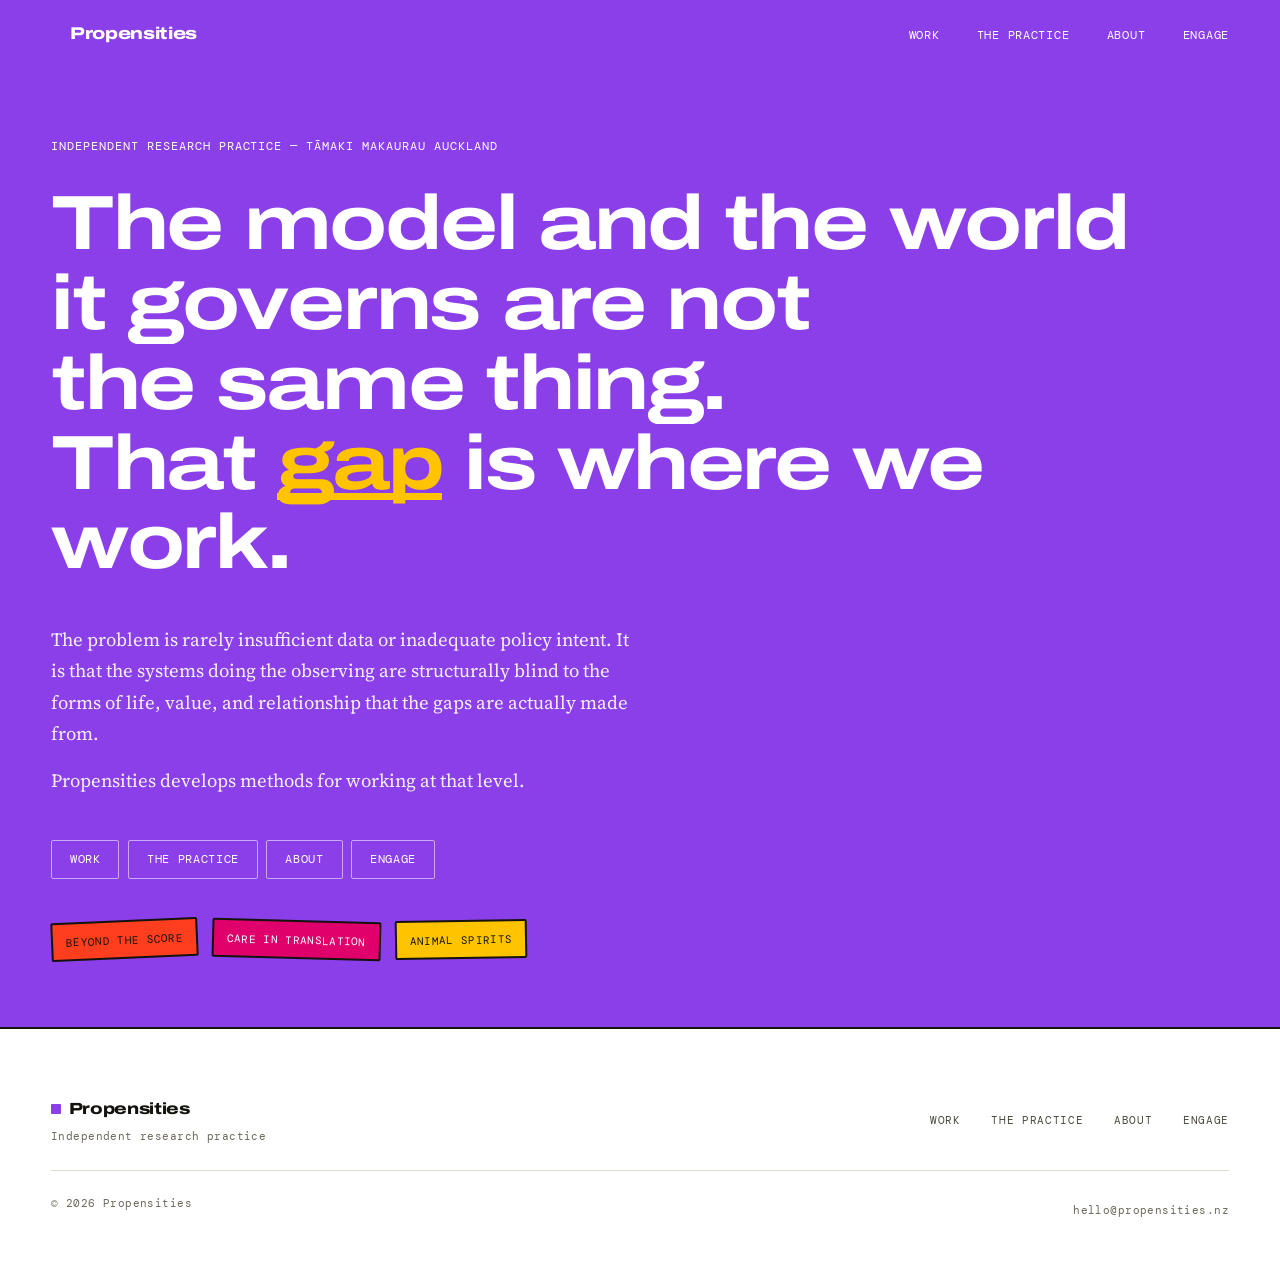
==== index.html @ 357c7c15 "Add files via upload" ====
<!DOCTYPE html>
<html lang="en">
<head>
  <meta charset="UTF-8">
  <meta name="viewport" content="width=device-width, initial-scale=1.0">
  <meta name="description" content="Propensities develops methods for working at the level where institutional and computational systems structurally cannot see. Independent research practice based in Tāmaki Makaurau Auckland.">
  <meta property="og:title" content="Propensities">
  <meta property="og:description" content="Assemblage-informed research methods for examining how institutions model the world, where those models fail, and what becomes possible when the gap is made visible.">
  <meta property="og:type" content="website">
  <meta property="og:url" content="https://propensities.nz">
  <meta property="og:image" content="https://propensities.nz/og-image.png">
  <meta property="og:image:width" content="1200">
  <meta property="og:image:height" content="630">
  <meta name="twitter:card" content="summary_large_image">
  <title>Propensities</title>
  <link rel="preconnect" href="https://fonts.googleapis.com">
  <link rel="preconnect" href="https://fonts.gstatic.com" crossorigin>
  <link href="https://fonts.googleapis.com/css2?family=Archivo:wdth,wght@100,400;100,500;100,600;125,600;125,700;125,800&family=Source+Serif+4:ital,opsz,wght@0,8..60,300;0,8..60,400;0,8..60,500;1,8..60,300;1,8..60,400&family=DM+Mono:ital,wght@0,300;0,400;0,500;1,300;1,400&display=swap" rel="stylesheet">
  <link rel="stylesheet" href="styles.css">
</head>

<body class="nav-on-dark">

  <!-- ── Navigation ── -->
  <nav class="site-nav" role="navigation" aria-label="Main navigation">
    <a href="index.html" class="nav-wordmark"><span class="swatch"></span> Propensities</a>
    <button class="nav-toggle" aria-label="Toggle navigation" aria-expanded="false">
      <span></span><span></span><span></span>
    </button>
    <ul class="nav-links" role="list">
      <li><a href="work.html">Work</a></li>
      <li><a href="the-practice.html">The practice</a></li>
      <li><a href="about.html">About</a></li>
      <li><a href="engage.html">Engage</a></li>
    </ul>
  </nav>

  <!-- ── Hero ── -->
  <section class="hero" aria-labelledby="hero-title">
    <div class="hero-content">
      <p class="hero-eyebrow">Independent research practice — Tāmaki Makaurau Auckland</p>
      <h1 class="display-xl hero-title" id="hero-title">
        <span class="ln"><span>The model and the world</span></span>
        <span class="ln"><span>it governs are not</span></span>
        <span class="ln"><span>the same thing.</span></span>
        <span class="ln"><span>That <span class="gap-word">gap</span> is where we work.</span></span>
      </h1>
      <div class="hero-secondary">
        <p>The problem is rarely insufficient data or inadequate policy intent. It is that the systems doing the observing are structurally blind to the forms of life, value, and relationship that the gaps are actually made from.</p>
        <p>Propensities develops methods for working at that level.</p>
      </div>
      <nav class="hero-nav-strip" aria-label="Quick navigation">
        <a href="work.html" class="hero-nav-link">Work</a>
        <a href="the-practice.html" class="hero-nav-link">The practice</a>
        <a href="about.html" class="hero-nav-link">About</a>
        <a href="engage.html" class="hero-nav-link">Engage</a>
      </nav>
      <nav class="hero-colour-key" aria-label="Index of projects by colour">
        <a href="work.html#instr-beyond-the-score" class="key-item key--cinnabar">Beyond the Score</a>
        <a href="work.html#instr-care-in-translation" class="key-item key--cerise">Care in Translation</a>
        <a href="work.html#instr-animal-spirits" class="key-item key--marigold">Animal Spirits</a>
      </nav>
    </div>
  </section>

  <!-- ── Footer ── -->
  <footer class="site-footer" role="contentinfo">
    <div class="site-footer-inner">
      <div class="footer-top">
        <div class="footer-wordmark-block">
          <a href="index.html" class="footer-wordmark"><span class="swatch"></span> Propensities</a>
          <p class="footer-sub">Independent research practice</p>
        </div>
        <nav class="footer-nav-row" aria-label="Footer navigation">
          <a href="work.html">Work</a>
          <a href="the-practice.html">The practice</a>
          <a href="about.html">About</a>
          <a href="engage.html">Engage</a>
        </nav>
      </div>
      <div class="footer-bottom">
        <p class="footer-copy">© 2026 Propensities</p>
        <a href="mailto:hello@propensities.nz" class="footer-contact-link">hello@propensities.nz</a>
      </div>
    </div>
  </footer>

  <script src="js/script.js"></script>
</body>
</html>
---- styles.css ----
/* ════════════════════════════════════════════════════════════════
   PROPENSITIES — shared styles across all five pages
   System: four hues are the instruments (Work only). One hue —
   violet — is Propensities itself: hero, practice, about, and every
   accent, chip, button, and focus state elsewhere. White is the
   working ground for the index (Work) and the contact page (Engage).
   Type: Archivo (display) · Source Serif 4 (reading) · DM Mono (meta)
   ════════════════════════════════════════════════════════════════ */
:root {
  /* ── Ground & ink — true white, flat, no gradient, no blur ── */
  --paper:      #FFFFFF;
  --paper-2:    #F8F7F2;
  --ink:        #14120D;
  --ink-soft:   #4B473D;
  --ink-mute:   #6B6758;
  --rule:       #DEDACC;
  --rule-soft:  #EAE7DA;

  /* ── The four instruments — used ONLY inside Work ── */
  --c-cinnabar: #FF3D1F;
  --c-marigold: #FFC300;
  --c-jade:     #00A88A;
  --c-lapis:    #2E5CE6;
  --c-cerise:   #E0006C;
  --c-cinnabar-ink: #C41800;
  --c-marigold-ink: #8A6300;
  --c-jade-ink:     #00654F;
  --c-lapis-ink:    #1638A6;
  --c-cerise-ink:   #A8004F;

  /* ── The one Propensities identity colour — everywhere else ── */
  --c-brand:     #8A3FE8;
  --c-brand-ink: #5A1FA6;

  --accent:     var(--c-cinnabar);
  --accent-ink: var(--c-cinnabar-ink);
  --on-accent:  var(--ink);

  --font-display: 'Archivo', 'Helvetica Neue', Arial, sans-serif;
  --font-body:    'Source Serif 4', Georgia, serif;
  --font-mono:    'DM Mono', 'Courier New', monospace;

  --max-w:  1240px;
  --gutter: clamp(1.5rem, 4vw, 3rem);
  --ease:   cubic-bezier(0.16, 1, 0.3, 1);
}

*, *::before, *::after { box-sizing: border-box; margin: 0; padding: 0; }
html { font-size: 17px; scroll-behavior: smooth; -webkit-text-size-adjust: 100%; }
body {
  background: var(--paper); color: var(--ink);
  font-family: var(--font-body); font-weight: 400; font-size: 1.0625rem; line-height: 1.7;
  min-height: 100vh; overflow-x: hidden; -webkit-font-smoothing: antialiased;
}

h1,h2,h3,h4,h5,h6 { font-family: var(--font-display); font-weight: 700; line-height: 1.12; letter-spacing: -0.02em; color: var(--ink); }
.display-xl { font-family: var(--font-display); font-stretch: 125%; font-weight: 700; font-size: clamp(2.5rem, 6vw, 5.6rem); line-height: 1.04; letter-spacing: -0.03em; }
.display-md { font-family: var(--font-display); font-stretch: 125%; font-size: clamp(1.5rem, 2.8vw, 2.4rem); line-height: 1.12; font-weight: 700; letter-spacing: -0.02em; }
h3 { font-size: clamp(1.05rem, 1.5vw, 1.3rem); font-weight: 600; }
h4 { font-family: var(--font-mono); font-size: 0.82rem; font-weight: 400; letter-spacing: 0.06em; text-transform: uppercase; color: var(--ink); }
p { margin-bottom: 1.4em; max-width: 680px; }
p:last-child { margin-bottom: 0; }
a { color: inherit; text-decoration: none; transition: color 0.2s ease; }
em { font-style: italic; }

/* signature mark: a solid square swatch — the site's own colour, not an instrument's */
.swatch { display: inline-block; width: 0.62em; height: 0.62em; background: var(--c-brand); border-radius: 1px; flex: none; }

/* ── Nav — one underline colour everywhere, not four ── */
.site-nav {
  position: fixed; top: 0; left: 0; right: 0; z-index: 100;
  display: flex; align-items: center; justify-content: space-between;
  padding: 1.1rem var(--gutter);
  background: transparent; border-bottom: 1px solid transparent;
  color: var(--ink);
  transition: background 0.25s ease, border-color 0.25s ease, color 0.25s ease;
}
body.nav-on-dark .site-nav:not(.scrolled) { color: #FFFFFF; }
.site-nav.scrolled { background: var(--paper); border-bottom-color: var(--ink); color: var(--ink); }
.nav-wordmark {
  display: inline-flex; align-items: center; gap: 0.5rem;
  font-family: var(--font-display); font-stretch: 125%; font-size: 1rem; font-weight: 800; letter-spacing: -0.02em;
  color: inherit; text-decoration: none;
}
.nav-links { display: flex; list-style: none; gap: 2.2rem; align-items: center; }
.nav-links a {
  font-family: var(--font-mono); font-size: 0.7rem; letter-spacing: 0.06em; text-transform: uppercase;
  color: inherit; position: relative; padding: 0.2rem 0;
}
.nav-links a::after { content: ''; position: absolute; left: 0; right: 100%; bottom: -2px; height: 2px; background: var(--c-brand); transition: right 0.25s var(--ease); }
.nav-links a:hover::after { right: 0; }
.nav-links a[aria-current="page"]::after { right: 0; }
.nav-toggle { display: none; background: none; border: none; cursor: pointer; padding: 4px; flex-direction: column; gap: 5px; }
.nav-toggle span { display: block; width: 22px; height: 2px; background: currentColor; transition: all 0.3s ease; }
@media (max-width: 768px) {
  .nav-toggle { display: flex; z-index: 101; }
  .nav-links {
    position: fixed; top: 0; right: -100%; width: min(320px, 80vw); height: 100vh;
    background: var(--paper-2); color: var(--ink); flex-direction: column; align-items: flex-start; justify-content: center; gap: 1.8rem;
    padding: 4rem var(--gutter); border-left: 1px solid var(--rule); transition: right 0.4s var(--ease);
  }
  .nav-links.open { right: 0; }
  .nav-links a { font-size: 0.95rem; }
}

/* ── Hero (Landing only) — the one full-strength poster moment ── */
.hero {
  min-height: 92vh; display: flex; flex-direction: column; justify-content: flex-end; padding: 8rem var(--gutter) 4rem;
  background: var(--c-brand); color: #FFFFFF;
}
.hero-content { max-width: var(--max-w); margin: 0 auto; width: 100%; }
.hero-eyebrow {
  font-family: var(--font-mono); font-size: 0.72rem; letter-spacing: 0.08em; text-transform: uppercase; color: #FFFFFF;
  margin-bottom: 1.6rem; display: flex; align-items: center; gap: 0.6rem;
}
.hero-title { margin-bottom: 2.4rem; color: #FFFFFF; }
.hero-title .ln { display: block; overflow: hidden; }
.hero-title .ln > span { display: block; transform: translateY(102%); animation: lineRise 0.9s var(--ease) forwards; }
.hero-title .ln:nth-child(1) > span { animation-delay: 0.05s; }
.hero-title .ln:nth-child(2) > span { animation-delay: 0.16s; }
.hero-title .ln:nth-child(3) > span { animation-delay: 0.27s; }
.hero-title .ln:nth-child(4) > span { animation-delay: 0.38s; }
@keyframes lineRise { to { transform: translateY(0); } }
/* the ONE deliberate exception to "instrument hues stay in Work": a single highlighted word */
.gap-word { position: relative; color: var(--c-marigold); white-space: nowrap; }
.gap-word::after {
  content: ''; position: absolute; left: 0; bottom: 0.06em; width: 100%; height: 0.09em; background: var(--c-marigold);
  transform: scaleX(0); transform-origin: left; animation: gapUnderline 0.7s var(--ease) 1.1s forwards;
}
@keyframes gapUnderline { to { transform: scaleX(1); } }
.hero-secondary { max-width: 580px; color: #F6F0FD; font-size: 1.1rem; line-height: 1.68; margin-bottom: 2.6rem; }
.hero-secondary p { max-width: none; margin-bottom: 0.8em; }
.hero-secondary, .hero-nav-strip, .hero-colour-key { opacity: 0; animation: fadeUp 0.8s var(--ease) forwards; }
.hero-secondary { animation-delay: 0.7s; }
.hero-nav-strip { animation-delay: 0.9s; }
.hero-colour-key { animation-delay: 1.05s; }
@keyframes fadeUp { from { opacity: 0; transform: translateY(12px); } to { opacity: 1; transform: none; } }
.hero-nav-strip { display: flex; gap: 0.5rem; flex-wrap: wrap; margin-bottom: 2.4rem; }
.hero-nav-link {
  font-family: var(--font-mono); font-size: 0.68rem; letter-spacing: 0.06em; text-transform: uppercase; color: #FFFFFF;
  padding: 0.5rem 1.05rem; border: 1px solid #CAA9F5; border-radius: 2px; transition: all 0.2s ease;
}
.hero-nav-link:hover { background: #FFFFFF; color: var(--c-brand); border-color: #FFFFFF; }

/* colour key: tilted stickers previewing the Work index — the ONLY place outside Work the five hues appear */
.hero-colour-key { display: flex; gap: 0.85rem; flex-wrap: wrap; }
.key-item {
  font-family: var(--font-mono); font-size: 0.64rem; letter-spacing: 0.03em; text-transform: uppercase;
  padding: 0.5rem 0.75rem; border: 2px solid var(--ink); border-radius: 2px;
  background: var(--accent); color: var(--on-key);
  transform: rotate(var(--tilt, 0deg)); transition: transform 0.2s ease;
}
.key-item:hover, .key-item:focus-visible { transform: rotate(0deg) scale(1.05); }
.key--cinnabar { --accent: var(--c-cinnabar); --on-key: var(--ink); --tilt: -2.5deg; }
.key--cerise   { --accent: var(--c-cerise);   --on-key: #FFFFFF;   --tilt: 1.5deg; }
.key--marigold { --accent: var(--c-marigold); --on-key: var(--ink); --tilt: -1deg; }
.key--jade     { --accent: var(--c-jade);     --on-key: var(--ink); --tilt: 2deg; }   /* held for Vital Signals */
.key--lapis    { --accent: var(--c-lapis);    --on-key: #FFFFFF;   --tilt: -1.5deg; } /* held for the CH line */
@media (max-width: 600px) { .hero { padding: 7rem var(--gutter) 3rem; } }

.section-label {
  font-family: var(--font-mono); font-size: 0.7rem; letter-spacing: 0.1em; text-transform: uppercase; color: var(--label-ink, var(--c-brand-ink));
  display: inline-flex; align-items: center; gap: 0.55rem;
}
.section-label .swatch { background: var(--label-swatch, var(--c-brand)); }
.section-anchor { scroll-margin-top: 80px; }

/* ── Work: an index grid of instruments, colour always on — the ONLY place the four hues live ── */
.work-section { padding: clamp(3.5rem, 6vw, 6rem) var(--gutter) clamp(3.5rem, 6vw, 6rem); }
.work-inner { max-width: var(--max-w); margin: 0 auto; }
.work-header {
  padding-bottom: 1.4rem; border-bottom: 2px solid var(--ink); margin-bottom: clamp(1.75rem, 3vw, 2.5rem);
  display: flex; align-items: baseline; justify-content: space-between; gap: 1rem;
}
.work-count { font-family: var(--font-mono); font-size: 0.68rem; letter-spacing: 0.08em; text-transform: uppercase; color: var(--ink-mute); }

.instruments-stack { display: grid; grid-template-columns: repeat(2, 1fr); gap: clamp(1.4rem, 2.6vw, 2.2rem); }
@media (max-width: 760px) { .instruments-stack { grid-template-columns: 1fr; } }

.instr {
  display: flex; flex-direction: column;
  border: 1px solid var(--ink); border-radius: 3px; overflow: hidden;
  transition: box-shadow 0.2s ease, transform 0.2s ease;
}
.instr:hover, .instr:focus-within { box-shadow: 4px 4px 0 var(--ink); transform: translate(-2px, -2px); }
@media (prefers-reduced-motion: reduce) { .instr:hover, .instr:focus-within { transform: none; } }

.instr--cinnabar { --accent: var(--c-cinnabar); --accent-ink: var(--c-cinnabar-ink); --on-accent: var(--ink); }
.instr--marigold { --accent: var(--c-marigold); --accent-ink: var(--c-marigold-ink); --on-accent: var(--ink); }
.instr--jade     { --accent: var(--c-jade);     --accent-ink: var(--c-jade-ink);     --on-accent: var(--ink); }
.instr--lapis    { --accent: var(--c-lapis);    --accent-ink: var(--c-lapis-ink);    --on-accent: #FFFFFF; }
.instr--cerise   { --accent: var(--c-cerise);   --accent-ink: var(--c-cerise-ink);   --on-accent: #FFFFFF; }

.instr-banner { background: var(--accent); color: var(--on-accent); padding: clamp(1.6rem, 3vw, 2.2rem) clamp(1.6rem, 3vw, 2.2rem) clamp(1.3rem, 2.5vw, 1.8rem); }
.instr-domain {
  font-family: var(--font-mono); font-size: 0.63rem; letter-spacing: 0.08em; text-transform: uppercase;
  color: var(--on-accent); display: block; margin-bottom: 0.6rem;
}
.instr-name { font-family: var(--font-display); font-stretch: 125%; font-size: clamp(1.5rem, 2.4vw, 2.1rem); font-weight: 800; line-height: 1.0; letter-spacing: -0.025em; color: var(--on-accent); margin-bottom: 0.7rem; }
.instr-question { font-family: var(--font-body); font-style: italic; font-size: 0.9rem; color: var(--on-accent); line-height: 1.5; max-width: none; margin-bottom: 0; }

.instr-body { background: var(--paper); padding: clamp(1.6rem, 3vw, 2.2rem); display: flex; flex-direction: column; gap: 1.4rem; flex: 1; }
.instr-desc { font-size: 0.94rem; color: var(--ink-soft); line-height: 1.62; max-width: none; margin-bottom: 0; }

.vignette-wrap { margin-top: 0; }
.vignette-still { margin: 0; padding: 0; display: flex; flex-direction: column; }
.vignette-still img { width: 100%; display: block; object-fit: cover; border-radius: 2px; background: var(--paper-2); min-height: 140px; }
.vignette-caption-still { background: var(--accent); color: var(--on-accent); padding: 0.7rem 0.85rem; display: flex; flex-direction: column; gap: 0.3rem; margin-top: 0; border-radius: 0 0 2px 2px; }
.vignette-household-label { font-family: var(--font-mono); font-size: 0.58rem; letter-spacing: 0.05em; text-transform: uppercase; }
.vignette-dialogue { font-family: var(--font-body); font-style: italic; font-size: 0.85rem; line-height: 1.5; }

.instr-meta { display: flex; flex-direction: column; }
.instr-face { display: flex; flex-direction: column; gap: 0.65rem; padding-bottom: 1.3rem; }
.instr-face + .instr-face { padding-top: 1.3rem; border-top: 1px solid var(--rule); }
.instr-face-label { font-family: var(--font-mono); font-size: 0.6rem; letter-spacing: 0.12em; text-transform: uppercase; color: var(--ink-mute); display: block; }
.instr-face--live .instr-face-label { color: var(--accent-ink); }
.instr-face-links { display: flex; gap: 0.5rem; flex-wrap: wrap; }
.instrument-link {
  font-family: var(--font-mono); font-size: 0.62rem; letter-spacing: 0.05em; text-transform: uppercase; color: var(--ink);
  border: 1px solid var(--ink); border-radius: 2px; padding: 0.35rem 0.7rem; transition: all 0.2s ease;
  display: inline-flex; align-items: center; gap: 0.4rem;
}
.instrument-link::after { content: '↗'; }
.instrument-link:hover { color: var(--on-accent); background: var(--accent); border-color: var(--accent); }
.status-live { font-family: var(--font-mono); font-size: 0.6rem; letter-spacing: 0.1em; text-transform: uppercase; color: var(--accent-ink); display: flex; align-items: center; gap: 0.45rem; }
.status-live::before { content: ''; width: 6px; height: 6px; background: var(--accent); border-radius: 1px; animation: pulse-dot 2s ease-in-out infinite; }
@keyframes pulse-dot { 0%,100% { opacity: 1; } 50% { opacity: 0.35; } }
.instr-output-row { display: flex; flex-direction: column; gap: 0.35rem; padding-bottom: 0.8rem; }
.instr-output-row + .instr-output-row { padding-top: 0.8rem; border-top: 1px solid var(--rule-soft); }
.instr-output-title { font-family: var(--font-body); font-weight: 500; font-size: 0.92rem; color: var(--ink); line-height: 1.35; }
.instr-output-venue { font-family: var(--font-mono); font-size: 0.58rem; letter-spacing: 0.04em; color: var(--ink-mute); }
.instr-output-desc { font-size: 0.82rem; color: var(--ink-mute); line-height: 1.58; margin: 0.15rem 0 0; max-width: none; }
.output-type {
  font-family: var(--font-mono); font-size: 0.6rem; letter-spacing: 0.06em; text-transform: uppercase; color: var(--on-accent);
  background: var(--accent); border-radius: 2px; padding: 0.22rem 0.55rem; width: fit-content;
}
.output-status { font-family: var(--font-mono); font-size: 0.6rem; letter-spacing: 0.06em; text-transform: uppercase; color: var(--ink-mute); }
.output-status.status-published { color: var(--accent-ink); }
.output-status.status-forthcoming { color: var(--c-marigold-ink); }
.instr-face--relations { flex-direction: row; align-items: center; flex-wrap: wrap; gap: 0.4rem; padding-bottom: 0; }
.instr-relation-tag { font-family: var(--font-mono); font-size: 0.6rem; letter-spacing: 0.05em; text-transform: uppercase; color: var(--on-accent); background: var(--accent); border-radius: 2px; padding: 0.22rem 0.6rem; }

/* ── The Practice — full brand-violet ground, white text; no borrowed instrument hues ── */
.philosophy-section {
  padding: clamp(7rem, 10vw, 9rem) var(--gutter) clamp(4rem, 8vw, 8rem);
  background: var(--c-brand); color: #FFFFFF;
  --ink: #FFFFFF; --ink-soft: #F6F0FD; --ink-mute: #F3ECFD;
  --rule: #AF7CEF; --rule-soft: #A165ED;
  --label-ink: #FFFFFF; --label-swatch: #FFFFFF;
}
.philosophy-inner { max-width: var(--max-w); margin: 0 auto; }
.philosophy-grid { display: grid; grid-template-columns: 0.85fr 1.3fr; gap: clamp(3rem, 6vw, 6rem); align-items: start; }
.philosophy-sticky { position: sticky; top: 6.5rem; }
.philosophy-header { margin-bottom: 2.2rem; padding-bottom: 1.4rem; border-bottom: 2px solid var(--ink); }
.philosophy-title { font-size: clamp(1.6rem, 3vw, 2.3rem); line-height: 1.15; margin-bottom: 2rem; max-width: 16ch; }
.philosophy-pullquote {
  font-family: var(--font-display); font-stretch: 125%; font-weight: 800;
  font-size: clamp(1.3rem, 2.1vw, 1.7rem); line-height: 1.28; letter-spacing: -0.015em;
  border-left: 3px solid #FFFFFF; padding-left: 1.3rem; max-width: 26ch;
}
.philosophy-statement p { color: var(--ink-soft); font-size: 1.15rem; line-height: 1.72; max-width: 62ch; margin-bottom: 1.3em; }
.practice-image { margin: 2.5rem 0 0; width: 100%; }
.practice-image img { width: 100%; display: block; object-fit: cover; max-height: 460px; border-radius: 3px; background: #9856EB; min-height: 160px; }
.methodology-block { margin-top: 2rem; padding-top: 2rem; border-top: 1px solid var(--rule); }
.methodology-block p { color: var(--ink-soft); font-size: 1.15rem; line-height: 1.72; max-width: 62ch; margin-bottom: 1.3em; }
.practice-pillars { margin-top: 2.5rem; display: flex; flex-direction: column; }
.practice-pillar { padding: 2rem 0; border-top: 1px solid var(--rule); display: flex; flex-direction: column; gap: 1.2rem; }
.practice-pillar-label {
  font-family: var(--font-mono); font-size: 0.64rem; letter-spacing: 0.06em; text-transform: uppercase; color: var(--c-brand);
  background: #FFFFFF; border-radius: 2px;
  display: inline-flex; align-items: center; width: fit-content; padding: 0.28rem 0.6rem;
}
.practice-method { display: flex; flex-direction: column; gap: 0.4rem; }
.practice-method + .practice-method { padding-top: 1.2rem; border-top: 1px solid var(--rule-soft); }
.practice-method-name { font-family: var(--font-body); font-weight: 500; font-size: 1.02rem; color: var(--ink); line-height: 1.3; }
.practice-method-desc { font-size: 0.9rem; color: var(--ink-soft); line-height: 1.62; max-width: 68ch; margin-bottom: 0; }
.practice-method-desc .output-status { display: inline; color: inherit; font-weight: 600; text-decoration: underline; background: none; padding: 0; }
@media (max-width: 860px) {
  .philosophy-grid { grid-template-columns: 1fr; gap: 2.5rem; }
  .philosophy-sticky { position: static; }
}

/* ── About — full brand-violet ground; researcher's own page, same identity colour ── */
.about-section {
  min-height: 78vh; display: flex; align-items: center;
  background: var(--c-brand); color: #FFFFFF;
  padding: clamp(7rem, 10vw, 9rem) var(--gutter) clamp(4rem, 8vw, 8rem);
  --ink: #FFFFFF; --ink-soft: #F6F0FD; --ink-mute: #F3ECFD;
  --rule: #AF7CEF; --label-ink: #FFFFFF; --label-swatch: #FFFFFF;
}
.about-inner-grid { max-width: 1060px; margin: 0 auto; width: 100%; display: grid; grid-template-columns: 0.9fr 1.4fr; gap: clamp(3rem, 6vw, 6rem); align-items: start; }
.about-ident { position: relative; }
.about-ident-label { font-family: var(--font-mono); font-size: 0.68rem; letter-spacing: 0.1em; text-transform: uppercase; color: var(--ink); display: inline-flex; align-items: center; gap: 0.5rem; margin-bottom: 1.2rem; }
.about-name-display { font-family: var(--font-display); font-stretch: 125%; font-size: clamp(2.4rem, 4.6vw, 4rem); font-weight: 800; line-height: 1.0; letter-spacing: -0.03em; margin-bottom: 1rem; color: var(--ink); }
.about-role { font-family: var(--font-mono); font-size: 0.78rem; color: var(--ink-mute); letter-spacing: 0.03em; line-height: 1.75; margin-bottom: 2rem; }
.about-locale { font-family: var(--font-mono); font-size: 0.68rem; letter-spacing: 0.06em; text-transform: uppercase; color: var(--ink-mute); padding-top: 1.4rem; border-top: 1px solid var(--rule); display: block; }
.about-body p { color: var(--ink-soft); font-size: 1.15rem; line-height: 1.72; max-width: 60ch; margin-bottom: 1.3em; }
.about-contact-row { margin-top: 2.4rem; display: flex; gap: 0.8rem; flex-wrap: wrap; }
@media (max-width: 860px) { .about-inner-grid { grid-template-columns: 1fr; gap: 2.5rem; } .about-section { min-height: auto; } }

.btn { font-family: var(--font-mono); font-size: 0.68rem; letter-spacing: 0.06em; text-transform: uppercase; padding: 0.7rem 1.35rem; text-decoration: none; transition: all 0.2s ease; display: inline-flex; align-items: center; gap: 0.5rem; cursor: pointer; border: none; border-radius: 2px; }
.btn-primary { background: #FFFFFF; color: var(--c-brand); }
.btn-primary:hover { background: var(--c-brand-ink); color: #FFFFFF; }
.btn-outline { border: 2px solid #FFFFFF; color: #FFFFFF; }
.btn-outline:hover { background: #FFFFFF; color: var(--c-brand); }

/* ── Engage — white, functional; one accent colour throughout, not four ── */
.engage-section { padding: clamp(7rem, 10vw, 9rem) var(--gutter) clamp(4rem, 8vw, 8rem); }
.engage-inner { max-width: var(--max-w); margin: 0 auto; }
.engage-header { margin-bottom: 3.5rem; padding-bottom: 1.4rem; border-bottom: 2px solid var(--ink); }
.engage-grid { display: grid; grid-template-columns: 1.2fr 0.8fr; gap: 5rem; align-items: start; }
.engage-domains { display: flex; flex-direction: column; }
.engage-domain { padding: 1.7rem 0; border-bottom: 1px solid var(--rule); position: relative; padding-left: 1.2rem; }
.engage-domain:first-child { border-top: 1px solid var(--rule); }
.engage-domain::before { content: ''; position: absolute; left: 0; top: 1.9rem; width: 9px; height: 9px; border-radius: 1px; background: var(--c-brand); }
.engage-domain-name { font-family: var(--font-mono); font-size: 0.66rem; letter-spacing: 0.08em; text-transform: uppercase; color: var(--ink); display: block; margin-bottom: 0.6rem; }
.engage-domain-desc { font-size: 0.94rem; color: var(--ink-soft); line-height: 1.62; max-width: none; margin-bottom: 0; }
.engage-contact { padding-top: 0.4rem; }
.engage-contact-label { font-family: var(--font-mono); font-size: 0.66rem; letter-spacing: 0.1em; text-transform: uppercase; color: var(--c-brand-ink); display: inline-flex; align-items: center; gap: 0.5rem; margin-bottom: 1.4rem; }
.engage-contact-note { font-size: 0.94rem; color: var(--ink-soft); line-height: 1.62; max-width: none; margin-bottom: 1.8rem; }
.engage-email-block { padding: 1.5rem; border: 1px solid var(--ink); border-radius: 3px; display: flex; flex-direction: column; gap: 0.5rem; }
.engage-email-label { font-family: var(--font-mono); font-size: 0.6rem; letter-spacing: 0.08em; text-transform: uppercase; color: var(--ink-mute); }
.engage-email-address { font-family: var(--font-display); font-stretch: 125%; font-size: 1.15rem; font-weight: 700; color: var(--ink); letter-spacing: -0.02em; transition: color 0.2s ease; }
.engage-email-address:hover { color: var(--c-brand-ink); }
@media (max-width: 860px) { .engage-grid { grid-template-columns: 1fr; gap: 3rem; } }

/* ── Footer ── */
.site-footer { padding: 2.5rem var(--gutter); border-top: 2px solid var(--ink); }
.site-footer-inner { max-width: var(--max-w); margin: 0 auto; }
.footer-top { display: flex; justify-content: space-between; align-items: center; padding: 1.4rem 0; border-bottom: 1px solid var(--rule); flex-wrap: wrap; gap: 1.5rem; }
.footer-wordmark-block { display: flex; flex-direction: column; gap: 0.3rem; }
.footer-wordmark { display: inline-flex; align-items: center; gap: 0.45rem; font-family: var(--font-display); font-stretch: 125%; font-size: 0.95rem; font-weight: 800; letter-spacing: -0.02em; color: var(--ink); }
.footer-sub { font-family: var(--font-mono); font-size: 0.62rem; letter-spacing: 0.04em; color: var(--ink-mute); margin-bottom: 0; }
.footer-nav-row { display: flex; gap: 1.8rem; flex-wrap: wrap; }
.footer-nav-row a { font-family: var(--font-mono); font-size: 0.66rem; letter-spacing: 0.06em; text-transform: uppercase; color: var(--ink-soft); transition: color 0.2s ease; }
.footer-nav-row a:hover { color: var(--c-brand-ink); }
.footer-bottom { display: flex; justify-content: space-between; align-items: center; padding: 1.4rem 0 0; flex-wrap: wrap; gap: 0.5rem; }
.footer-copy, .footer-contact-link { font-family: var(--font-mono); font-size: 0.62rem; letter-spacing: 0.04em; color: var(--ink-mute); transition: color 0.2s ease; }
.footer-contact-link:hover { color: var(--c-brand-ink); }

.reveal { opacity: 0; transform: translateY(18px); transition: opacity 0.7s var(--ease), transform 0.7s var(--ease); }
.reveal.in { opacity: 1; transform: none; }

/* staggered entrance for the violet statement pages */
.rise { opacity: 0; transform: translateY(20px); transition: opacity 0.75s var(--ease), transform 0.75s var(--ease); }
.rise.in { opacity: 1; transform: none; }
.rise:nth-child(1) { transition-delay: 0.05s; }
.rise:nth-child(2) { transition-delay: 0.14s; }
.rise:nth-child(3) { transition-delay: 0.23s; }
.rise:nth-child(4) { transition-delay: 0.32s; }
.rise:nth-child(5) { transition-delay: 0.41s; }

/* one focus colour, site-wide — not borrowed from an instrument */
a:focus-visible, .btn:focus-visible, .instrument-link:focus-visible, .nav-toggle:focus-visible, .hero-nav-link:focus-visible, .key-item:focus-visible {
  outline: 2px solid var(--c-brand); outline-offset: 3px; border-radius: 2px;
}
body.nav-on-dark a:focus-visible { outline-color: #FFFFFF; }

@media (prefers-reduced-motion: reduce) {
  * { animation: none !important; transition-duration: 0.01ms !important; scroll-behavior: auto !important; }
  .hero-title .ln > span { transform: none; }
  .hero-secondary, .hero-nav-strip, .hero-colour-key { opacity: 1; }
  .gap-word::after { transform: scaleX(1); }
  .reveal { opacity: 1; transform: none; }
  .rise { opacity: 1; transform: none; transition: none; }
}


/* ════════════════════════════════════════════════════════════════
   Heading-element overrides.
   Page titles and section names are now real h1/h2/h3 elements.
   They keep their metadata-face appearance; only the browser's
   heading defaults (weight, transform, tracking) are reset.
   ════════════════════════════════════════════════════════════════ */
h1.section-label,
h2.engage-domain-name,
h2.engage-contact-label,
h3.practice-pillar-label {
  font-weight: 400;
  line-height: 1.4;
}
h1.section-label { letter-spacing: 0.1em; }
h2.engage-domain-name { letter-spacing: 0.08em; }
h2.engage-contact-label { letter-spacing: 0.1em; }
h3.practice-pillar-label { letter-spacing: 0.06em; }

/* method and theory names are serif reading type, not metadata —
   reset the h4 rule's uppercase and tracking */
.practice-method-name { text-transform: none; letter-spacing: -0.005em; }

/* Access face reads like the live face */
.instr-face--access .instr-face-label { color: var(--accent-ink); }

/* closed status vocabulary: Live · Accepted · Published · In development */
.output-status.status-accepted { color: var(--accent-ink); }
.output-status.status-inprogress { color: var(--ink-mute); }

/* relation tags are now links to the method or theory they name */
a.instr-relation-tag { transition: background 0.2s ease, color 0.2s ease; }
a.instr-relation-tag:hover,
a.instr-relation-tag:focus-visible { background: var(--ink); color: var(--paper); }

/* RSS strand: two pilots of one method, grouped. Spans the stack grid; pilots sit side by side inside it. */
.strand { grid-column: 1 / -1; display: block; }
.strand-pilots { display: grid; grid-template-columns: repeat(2, 1fr); gap: clamp(1.4rem, 2.6vw, 2.2rem); margin-top: clamp(1.2rem, 2.2vw, 1.8rem); }
@media (max-width: 760px) { .strand-pilots { grid-template-columns: 1fr; } }
.strand-head { max-width: 46rem; }
.strand-label {
  font-family: var(--font-mono); font-size: 0.7rem; letter-spacing: 0.1em; text-transform: uppercase;
  color: var(--c-brand-ink); display: block; margin-bottom: 0.7rem;
}
.strand-desc { font-size: 1rem; line-height: 1.7; color: var(--ink-soft); }
.strand-desc a { color: var(--c-brand-ink); }
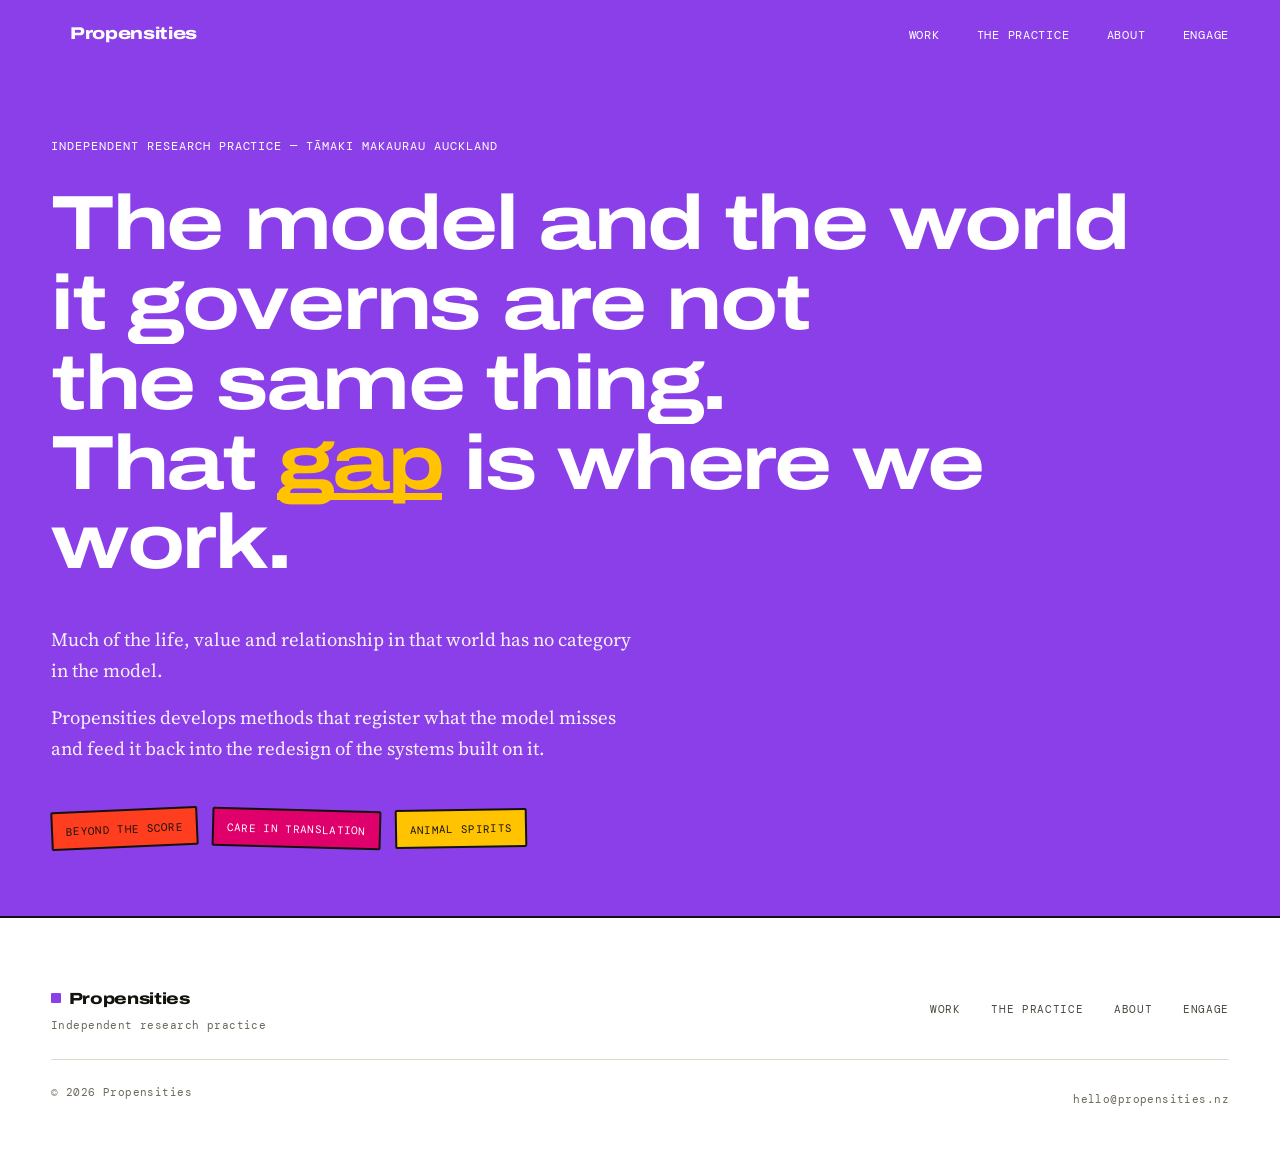
==== commit cd985470: "Add files via upload" ====
--- a/index.html
+++ b/index.html
@@ -46,15 +46,9 @@
         <span class="ln"><span>That <span class="gap-word">gap</span> is where we work.</span></span>
       </h1>
       <div class="hero-secondary">
-        <p>The problem is rarely insufficient data or inadequate policy intent. It is that the systems doing the observing are structurally blind to the forms of life, value, and relationship that the gaps are actually made from.</p>
-        <p>Propensities develops methods for working at that level.</p>
+        <p>Much of the life, value and relationship in that world has no category in the model.</p>
+        <p>Propensities develops methods that register what the model misses and feed it back into the redesign of the systems built on it.</p>
       </div>
-      <nav class="hero-nav-strip" aria-label="Quick navigation">
-        <a href="work.html" class="hero-nav-link">Work</a>
-        <a href="the-practice.html" class="hero-nav-link">The practice</a>
-        <a href="about.html" class="hero-nav-link">About</a>
-        <a href="engage.html" class="hero-nav-link">Engage</a>
-      </nav>
       <nav class="hero-colour-key" aria-label="Index of projects by colour">
         <a href="work.html#instr-beyond-the-score" class="key-item key--cinnabar">Beyond the Score</a>
         <a href="work.html#instr-care-in-translation" class="key-item key--cerise">Care in Translation</a>
--- a/styles.css
+++ b/styles.css
@@ -391,7 +391,7 @@
 /* Access face reads like the live face */
 .instr-face--access .instr-face-label { color: var(--accent-ink); }
 
-/* closed status vocabulary: Live · Accepted · Published · In development */
+/* closed status vocabulary: Published · Accepted · Under review · Complete, unpublished · In development. Live marks a running instrument, not an output. */
 .output-status.status-accepted { color: var(--accent-ink); }
 .output-status.status-inprogress { color: var(--ink-mute); }
 
@@ -404,7 +404,16 @@
 .strand { grid-column: 1 / -1; display: block; }
 .strand-pilots { display: grid; grid-template-columns: repeat(2, 1fr); gap: clamp(1.4rem, 2.6vw, 2.2rem); margin-top: clamp(1.2rem, 2.2vw, 1.8rem); }
 @media (max-width: 760px) { .strand-pilots { grid-template-columns: 1fr; } }
-.strand-head { max-width: 46rem; }
+.strand-head {
+  display: grid; grid-template-columns: repeat(2, 1fr); gap: clamp(1.4rem, 2.6vw, 2.2rem);
+  align-items: start; max-width: none;
+}
+.strand-head .strand-label { grid-column: 1; margin-bottom: 0; padding-top: 0.25rem; }
+.strand-head .strand-desc  { grid-column: 2; }
+@media (max-width: 760px) {
+  .strand-head { grid-template-columns: 1fr; gap: 0.7rem; }
+  .strand-head .strand-label, .strand-head .strand-desc { grid-column: 1; }
+}
 .strand-label {
   font-family: var(--font-mono); font-size: 0.7rem; letter-spacing: 0.1em; text-transform: uppercase;
   color: var(--c-brand-ink); display: block; margin-bottom: 0.7rem;
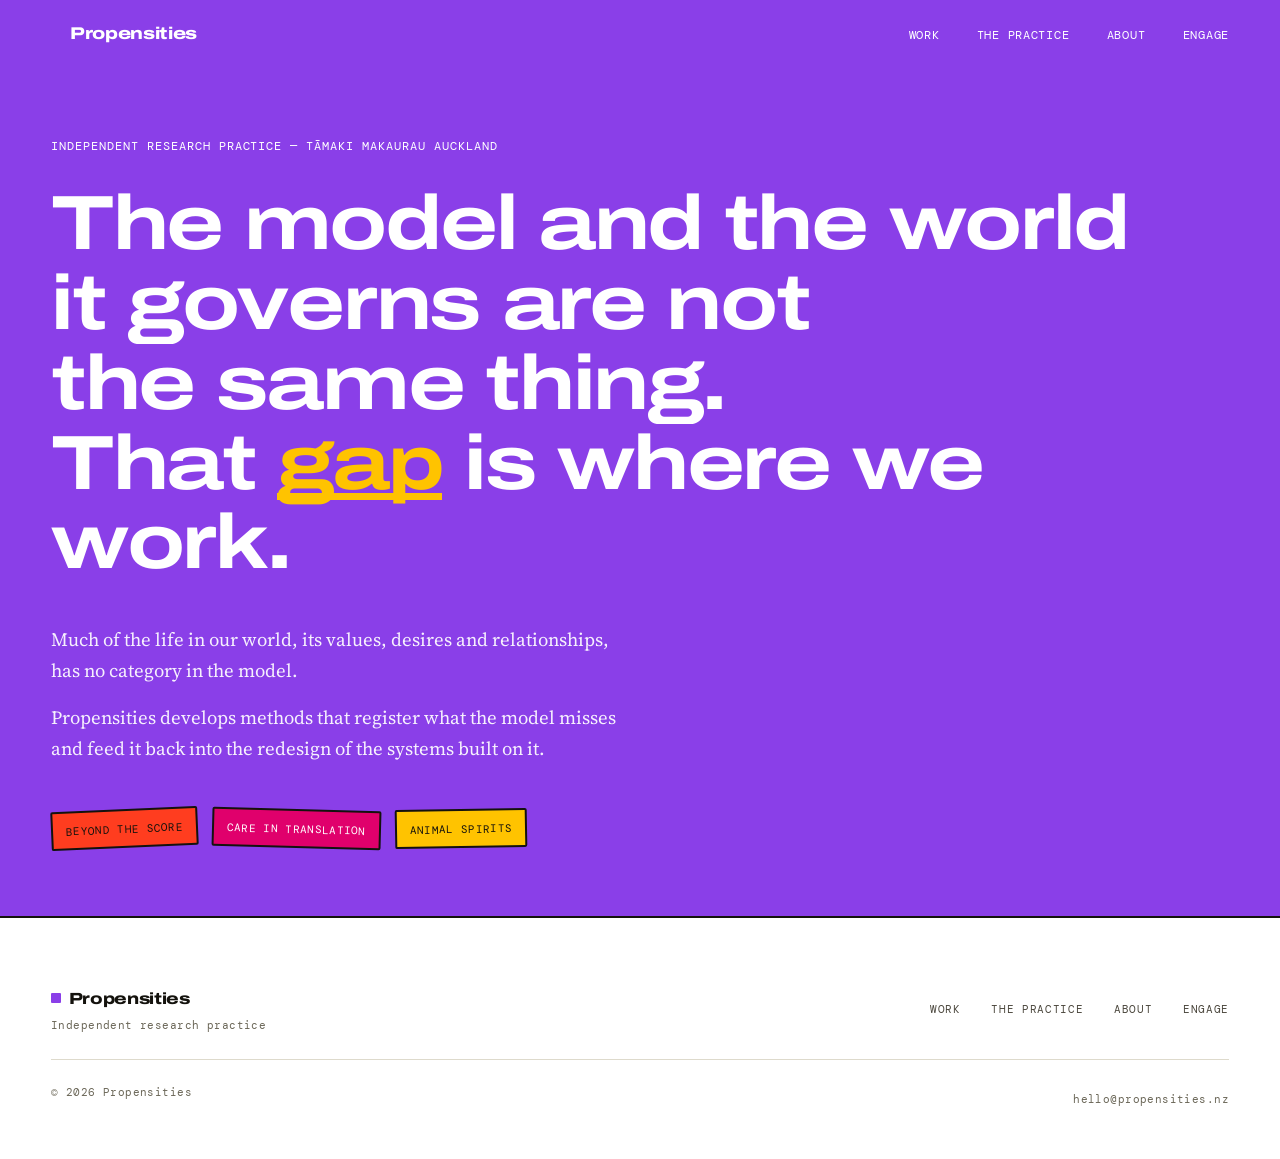
==== commit 31b58fb0: "Add files via upload" ====
--- a/index.html
+++ b/index.html
@@ -46,7 +46,7 @@
         <span class="ln"><span>That <span class="gap-word">gap</span> is where we work.</span></span>
       </h1>
       <div class="hero-secondary">
-        <p>Much of the life, value and relationship in that world has no category in the model.</p>
+        <p>Much of the life in our world, its values, desires and relationships, has no category in the model.</p>
         <p>Propensities develops methods that register what the model misses and feed it back into the redesign of the systems built on it.</p>
       </div>
       <nav class="hero-colour-key" aria-label="Index of projects by colour">
